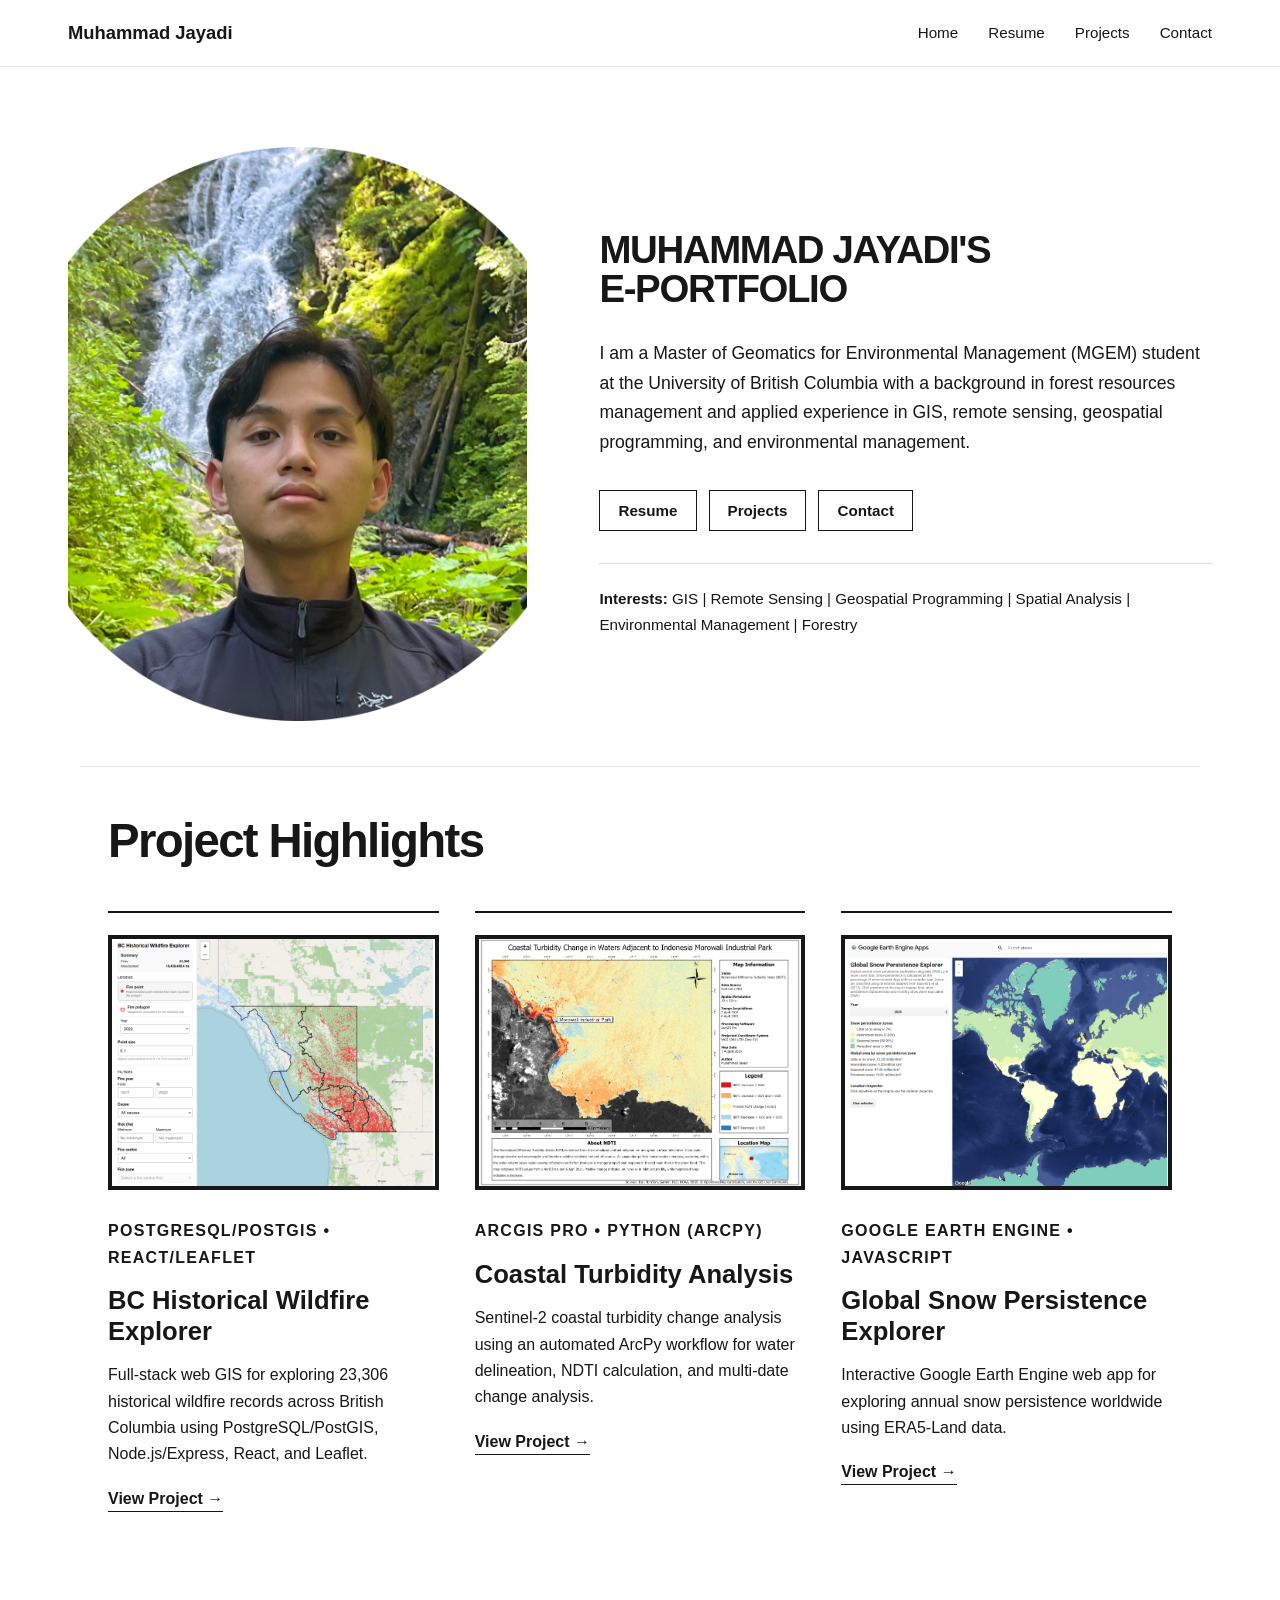
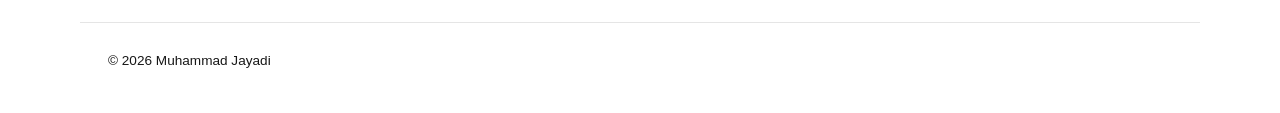
==== index.html @ 496a7804 "Initial portfolio site" ====
<!DOCTYPE html>
<html lang="en">

<head>
  <meta charset="UTF-8">
  <meta name="viewport" content="width=device-width, initial-scale=1.0">

  <title>Muhammad Jayadi | E-Portfolio</title>

  <link rel="stylesheet" href="styles.css">

  <style>

    .hero {
      padding-bottom: 45px;
    }

    .projects-section {
      padding-top: 50px;
    }

    .projects-grid {
      grid-template-columns: repeat(3, minmax(0, 1fr));
      gap: 36px;
    }

    .hero-content h1 {
      font-size: clamp(2.3rem, 3vw, 3.25rem);
      line-height: 1.02;
      letter-spacing: -0.035em;
      font-weight: 800;
      margin-bottom: 30px;
    }

    @media (max-width: 800px) {

      .hero {
        padding-bottom: 40px;
      }

      .projects-section {
        padding-top: 40px;
      }

      .projects-grid {
        grid-template-columns: 1fr;
        gap: 60px;
      }

      .hero-content h1 {
        font-size: clamp(2.4rem, 10vw, 3.5rem);
      }

    }

  </style>

</head>


<body>

  <!-- Navigation -->

  <header class="site-header">

    <nav class="navbar">

      <a class="site-name" href="index.html">
        Muhammad Jayadi
      </a>

      <ul class="nav-links">
        <li><a href="index.html">Home</a></li>
        <li><a href="resume.html">Resume</a></li>
        <li><a href="projects.html">Projects</a></li>
        <li><a href="contact.html">Contact</a></li>
      </ul>

    </nav>

  </header>


  <main>

    <!-- Hero -->

    <section class="hero">

      <div class="hero-image">

        <img
          src="images/Profile_picture-modified.png"
          alt="Muhammad Jayadi"
        >

      </div>


      <div class="hero-content">

        <h1>
          MUHAMMAD JAYADI'S<br>
          E-PORTFOLIO
        </h1>


        <p class="hero-intro">
          I am a Master of Geomatics for Environmental Management (MGEM)
          student at the University of British Columbia with a background in
          forest resources management and applied experience in GIS, remote
          sensing, geospatial programming, and environmental management.
        </p>


        <div class="hero-links">

          <a href="resume.html">
            Resume
          </a>

          <a href="projects.html">
            Projects
          </a>

          <a href="contact.html">
            Contact
          </a>

        </div>


        <p class="hero-interests">
          <strong>Interests:</strong>
          GIS | Remote Sensing | Geospatial Programming |
          Spatial Analysis | Environmental Management | Forestry
        </p>

      </div>

    </section>


    <!-- Project Highlights -->

    <section class="projects-section">

      <div class="section-heading">

        <h2>
          Project Highlights
        </h2>

      </div>


      <div class="projects-grid">



        <!-- BC Historical Wildfire Explorer -->

        <article class="project-card">

          <a
            class="project-image"
            href="bc-historical-wildfire-explorer.html"
          >

            <img
              src="images/bc_historical_wildfire_explorer.png"
              alt="BC Historical Wildfire Explorer web GIS showing historical wildfire records and fire-management boundaries"
            >

          </a>


          <div class="project-content">

            <p class="project-type">
              PostgreSQL/PostGIS • React/Leaflet
            </p>

            <h3>
              BC Historical Wildfire Explorer
            </h3>

            <p>
              Full-stack web GIS for exploring 23,306 historical wildfire
              records across British Columbia using PostgreSQL/PostGIS,
              Node.js/Express, React, and Leaflet.
            </p>

            <a
              class="project-link"
              href="bc-historical-wildfire-explorer.html"
            >
              View Project →
            </a>

          </div>

        </article>


        <!-- Coastal Turbidity Analysis -->

        <article class="project-card">

          <a
            class="project-image project-image-map"
            href="coastal-turbidity-analysis.html"
          >

            <img
              src="images/morowali_turbidity_map.png"
              alt="Coastal turbidity change map near the Indonesia Morowali Industrial Park"
            >

          </a>


          <div class="project-content">

            <p class="project-type">
              ArcGIS Pro • Python (ArcPy)
            </p>

            <h3>
              Coastal Turbidity Analysis
            </h3>

            <p>
              Sentinel-2 coastal turbidity change analysis using an automated
              ArcPy workflow for water delineation, NDTI calculation, and
              multi-date change analysis.
            </p>

            <a
              class="project-link"
              href="coastal-turbidity-analysis.html"
            >
              View Project →
            </a>

          </div>

        </article>


        <!-- Global Snow Persistence Explorer -->

        <article class="project-card">

          <a
            class="project-image"
            href="global-snow-persistence-explorer.html"
          >

            <img
              src="images/snow_persistence_explorer.png"
              alt="Global Snow Persistence Explorer Google Earth Engine web app"
            >

          </a>


          <div class="project-content">

            <p class="project-type">
              Google Earth Engine • JavaScript
            </p>

            <h3>
              Global Snow Persistence Explorer
            </h3>

            <p>
              Interactive Google Earth Engine web app for exploring annual
              snow persistence worldwide using ERA5-Land data.
            </p>

            <a
              class="project-link"
              href="global-snow-persistence-explorer.html"
            >
              View Project →
            </a>

          </div>

        </article>


      </div>

    </section>

  </main>


  <!-- Footer -->

  <footer class="site-footer">
    <p>© 2026 Muhammad Jayadi</p>
  </footer>


</body>

</html>
---- styles.css ----
/* -------------------------------------------------------
   Base
------------------------------------------------------- */

* {
  box-sizing: border-box;
  margin: 0;
  padding: 0;
}

html {
  scroll-behavior: smooth;
}

body {
  font-family: "Segoe UI", Arial, Helvetica, sans-serif;
  background: #ffffff;
  color: #171717;
}

a {
  color: inherit;
  text-decoration: none;
}

img {
  display: block;
  max-width: 100%;
}


/* -------------------------------------------------------
   Navigation
------------------------------------------------------- */

.site-header {
  width: 100%;
  background: #ffffff;
  border-bottom: 1px solid #e5e5e5;
}

.navbar {
  max-width: 1200px;
  margin: 0 auto;
  padding: 22px 28px;

  display: flex;
  align-items: center;
  justify-content: space-between;
}

.site-name {
  font-size: 1.15rem;
  font-weight: 700;
}

.nav-links {
  list-style: none;

  display: flex;
  align-items: center;
  gap: 30px;
}

.nav-links a {
  font-size: 0.95rem;
  padding-bottom: 4px;

  border-bottom: 2px solid transparent;

  transition: border-color 0.2s ease;
}

.nav-links a:hover {
  border-bottom-color: #171717;
}


/* -------------------------------------------------------
   Hero
------------------------------------------------------- */

.hero {
  max-width: 1200px;
  margin: 0 auto;
  padding: 80px 28px 100px;

  display: grid;
  grid-template-columns:
    minmax(300px, 0.9fr)
    minmax(0, 1.2fr);

  gap: 72px;
  align-items: center;
}

.hero-image img {
  width: 100%;
  aspect-ratio: 4 / 5;

  object-fit: cover;
  object-position: center;
}

.hero-content h1 {
  font-size: clamp(2.8rem, 4.5vw, 4.8rem);
  line-height: 1;
  letter-spacing: -0.04em;
  font-weight: 800;
  margin-bottom: 30px;
  white-space: nowrap;
}

@media (max-width: 800px) {
  .hero-content h1 {
    white-space: normal;
  }
}

.hero-intro {
  max-width: 720px;

  font-size: 1.1rem;
  line-height: 1.7;
}

.hero-links {
  display: flex;
  flex-wrap: wrap;

  gap: 12px;
  margin: 32px 0;
}

.hero-links a {
  border: 1px solid #171717;

  padding: 11px 18px;

  font-size: 0.95rem;
  font-weight: 600;

  transition:
    background 0.2s ease,
    color 0.2s ease;
}

.hero-links .primary-button {
  background: #171717;
  color: #ffffff;
}

.hero-links a:hover {
  background: #171717;
  color: #ffffff;
}

.hero-interests {
  border-top: 1px solid #dddddd;
  padding-top: 22px;

  font-size: 0.95rem;
  line-height: 1.7;
}


/* -------------------------------------------------------
   Shared
------------------------------------------------------- */

.section-label {
  font-size: 0.8rem;
  font-weight: 700;
  letter-spacing: 0.14em;
}

.section-heading {
  margin-bottom: 46px;
}

.section-heading .section-label {
  margin-bottom: 10px;
}

.section-heading h2 {
  font-size: clamp(2.5rem, 3.7vw, 3.8rem);
  line-height: 1;
  letter-spacing: -0.035em;
}


/* -------------------------------------------------------
   Homepage Projects
------------------------------------------------------- */

.projects-section {
  max-width: 1120px;
  margin: 0 auto;

  padding: 90px 28px 110px;

  border-top: 1px solid #e5e5e5;
}

.projects-grid {
  display: grid;
  grid-template-columns: repeat(2, minmax(0, 1fr));

  gap: 48px;
}

.project-card {
  border-top: 2px solid #171717;
  padding-top: 22px;
}

.project-image {
  display: block;

  width: 100%;
  aspect-ratio: 11 / 8.5;

  overflow: hidden;

  margin-bottom: 28px;

  background: #ffffff;
  border: 4px solid #171717;
}

.project-image img,
.project-image-map img {
  width: 100%;
  height: 100%;

  object-fit: contain;
  object-position: center;

  transition: opacity 0.25s ease;
}

.project-image:hover img {
  opacity: 0.92;
}

.project-type {
  font-size: 0.78rem;
  font-weight: 700;

  letter-spacing: 0.08em;
  text-transform: uppercase;

  margin-bottom: 14px;
}

.project-card h3 {
  font-size: 1.6rem;
  line-height: 1.2;

  margin-bottom: 16px;
}

.project-card p {
  font-size: 1rem;
  line-height: 1.65;
}

.project-link {
  display: inline-block;

  margin-top: 22px;

  font-weight: 700;

  border-bottom: 1px solid #171717;
  padding-bottom: 3px;
}

.project-link:hover {
  opacity: 0.55;
}


/* -------------------------------------------------------
   Contact Section
------------------------------------------------------- */

.contact-section {
  max-width: 1120px;
  margin: 0 auto;

  padding: 90px 28px;

  border-top: 1px solid #e5e5e5;
}

.contact-section .section-label {
  margin-bottom: 12px;
}

.contact-section h2 {
  font-size: clamp(2.5rem, 4vw, 4rem);
  line-height: 1;

  letter-spacing: -0.035em;

  margin-bottom: 24px;
}

.contact-text {
  font-size: 1.05rem;
  line-height: 1.7;

  margin-bottom: 28px;
}

.contact-links {
  display: flex;
  flex-wrap: wrap;

  gap: 12px;
}

.contact-links a {
  border: 1px solid #171717;

  padding: 11px 18px;

  font-size: 0.95rem;
  font-weight: 600;
}

.contact-links a:hover {
  background: #171717;
  color: #ffffff;
}


/* -------------------------------------------------------
   Resume
------------------------------------------------------- */

.resume-page {
  max-width: 1120px;
  margin: 0 auto;

  padding: 80px 28px 120px;
}

.resume-heading {
  text-align: center;

  padding-bottom: 70px;
}

.resume-heading h1 {
  font-size: clamp(4rem, 8vw, 7rem);
  line-height: 0.95;

  letter-spacing: -0.045em;
  font-weight: 800;
}

.resume-section {
  display: grid;
  grid-template-columns: 240px minmax(0, 1fr);

  gap: 60px;

  padding: 46px 0;

  border-top: 2px solid #171717;
}

.resume-section h2 {
  font-size: 1.35rem;
  line-height: 1.2;
}

.resume-section-content {
  min-width: 0;
}

.resume-entry + .resume-entry {
  margin-top: 42px;
}

.resume-entry-heading {
  display: flex;
  justify-content: space-between;
  align-items: flex-start;

  gap: 30px;

  margin-bottom: 12px;
}

.resume-entry h3 {
  font-size: 1.15rem;
  line-height: 1.35;
}

.resume-role {
  margin-top: 3px;

  font-size: 0.98rem;
  font-style: italic;
}

.resume-date {
  flex-shrink: 0;

  font-size: 0.9rem;
  font-weight: 600;

  text-align: right;
}

.resume-entry p {
  line-height: 1.65;
}

.resume-entry ul {
  padding-left: 20px;
  margin-top: 12px;
}

.resume-entry li {
  line-height: 1.65;
}

.resume-entry li + li {
  margin-top: 8px;
}

.publication-entry p {
  font-size: 1rem;
  line-height: 1.75;
}

.resume-groups {
  display: grid;
  grid-template-columns: repeat(3, minmax(0, 1fr));

  gap: 40px;
}

.resume-groups h3 {
  font-size: 1.05rem;
  margin-bottom: 12px;
}

.resume-groups ul {
  padding-left: 18px;
}

.resume-groups li {
  line-height: 1.6;
}

.resume-groups li + li {
  margin-top: 8px;
}


.certificate-groups {
  display: grid;
  grid-template-columns: repeat(2, minmax(0, 1fr));

  gap: 36px 50px;
}

.certificate-group h3 {
  font-size: 1.05rem;
  margin-bottom: 12px;
}

.certificate-group ul {
  padding-left: 18px;
}

.certificate-group li {
  line-height: 1.6;
}

.certificate-group li + li {
  margin-top: 8px;
}

.skills-grid {
  display: grid;
  grid-template-columns: repeat(2, minmax(0, 1fr));

  gap: 34px 50px;
}

.skills-grid h3 {
  font-size: 1rem;
  margin-bottom: 8px;
}

.skills-grid p {
  line-height: 1.65;
}


/* -------------------------------------------------------
   Portfolio Page
------------------------------------------------------- */

.portfolio-page {
  max-width: 1120px;
  margin: 0 auto;

  padding: 80px 28px 120px;
}


/* Portfolio Heading */

.portfolio-heading {
  max-width: 800px;

  margin-bottom: 90px;
}

.portfolio-heading h1 {
  font-size: clamp(4rem, 8vw, 7rem);
  line-height: 0.95;

  letter-spacing: -0.045em;
  font-weight: 800;

  margin-bottom: 28px;
}

.portfolio-heading p {
  max-width: 650px;

  font-size: 1.15rem;
  line-height: 1.7;
}


/* Individual Projects */

.portfolio-project {
  display: grid;
  grid-template-columns: 90px minmax(0, 1fr);

  gap: 50px;

  padding: 70px 0 100px;

  border-top: 3px solid #171717;
}

.portfolio-project-number {
  font-size: 1.1rem;
  font-weight: 800;

  padding-top: 6px;
}

.portfolio-project-main {
  min-width: 0;
}

.portfolio-project-header {
  max-width: 850px;

  margin-bottom: 38px;
}

.portfolio-project-header h2 {
  font-size: clamp(2.3rem, 4vw, 4rem);
  line-height: 1;

  letter-spacing: -0.035em;

  margin-bottom: 15px;
}

.portfolio-project-subtitle {
  max-width: 780px;

  font-size: 1.05rem;
  line-height: 1.6;
}


/* Portfolio Image */

.portfolio-project-image {
  display: block;

  width: 100%;
  aspect-ratio: 11 / 8.5;

  margin-bottom: 42px;

  overflow: hidden;

  border: 4px solid #171717;
  background: #ffffff;
}

.portfolio-project-image img {
  width: 100%;
  height: 100%;

  object-fit: contain;
  object-position: center;

  transition: opacity 0.25s ease;
}

.portfolio-project-image:hover img {
  opacity: 0.92;
}


/* Portfolio Details */

.portfolio-project-details {
  display: grid;
  grid-template-columns: repeat(2, minmax(0, 1fr));

  gap: 60px;

  padding-top: 8px;
}

.portfolio-project-details h3 {
  font-size: 1.05rem;

  margin-bottom: 14px;
}

.portfolio-project-details p {
  line-height: 1.7;
}

.portfolio-project-details p + p {
  margin-top: 14px;
}

.portfolio-project-details ul {
  padding-left: 20px;
}

.portfolio-project-details li {
  line-height: 1.65;
}

.portfolio-project-details li + li {
  margin-top: 7px;
}


/* Result */

.portfolio-result {
  max-width: 800px;

  margin-top: 36px;

  padding-top: 28px;

  border-top: 1px solid #dddddd;

  font-size: 1rem;
  line-height: 1.7;
}


/* Portfolio Links */

.portfolio-project-links {
  display: flex;
  flex-wrap: wrap;

  gap: 12px;

  margin-top: 38px;
}

.portfolio-project-links a {
  padding: 12px 18px;

  border: 1px solid #171717;

  font-size: 0.95rem;
  font-weight: 700;

  transition:
    background 0.2s ease,
    color 0.2s ease;
}

.portfolio-primary-link {
  background: #171717;
  color: #ffffff;
}

.portfolio-project-links a:hover {
  background: #171717;
  color: #ffffff;
}


/* -------------------------------------------------------
   Footer
------------------------------------------------------- */

.site-footer {
  max-width: 1120px;

  margin: 0 auto;

  padding: 30px 28px 45px;

  border-top: 1px solid #e5e5e5;

  font-size: 0.85rem;
}


/* -------------------------------------------------------
   Responsive
------------------------------------------------------- */

@media (max-width: 800px) {

  .navbar {
    align-items: flex-start;
    flex-direction: column;

    gap: 18px;
  }

  .nav-links {
    flex-wrap: wrap;

    gap: 14px 22px;
  }


  /* Hero */

  .hero {
    grid-template-columns: 1fr;

    gap: 42px;

    padding-top: 50px;
    padding-bottom: 70px;
  }

  .hero-image {
    max-width: 520px;
  }

  .hero-content h1 {
    font-size: clamp(3rem, 14vw, 5rem);
  }


  /* Homepage Projects */

  .projects-section {
    padding-top: 70px;
    padding-bottom: 85px;
  }

  .projects-grid {
    grid-template-columns: 1fr;

    gap: 60px;
  }


  /* Resume */

  .resume-page {
    padding-top: 60px;
  }

  .resume-heading {
    padding-bottom: 55px;
  }

  .resume-section {
    grid-template-columns: 1fr;

    gap: 24px;

    padding: 38px 0;
  }

  .resume-entry-heading {
    flex-direction: column;

    gap: 6px;
  }

  .resume-date {
    text-align: left;
  }

  .resume-groups {
    grid-template-columns: 1fr;

    gap: 28px;
  }

  .certificate-groups {
    grid-template-columns: 1fr;

    gap: 28px;
  }


  .skills-grid {
    grid-template-columns: 1fr;

    gap: 28px;
  }


  /* Portfolio */

  .portfolio-page {
    padding-top: 60px;
  }

  .portfolio-heading {
    margin-bottom: 65px;
  }

  .portfolio-project {
    grid-template-columns: 1fr;

    gap: 20px;

    padding: 55px 0 80px;
  }

  .portfolio-project-number {
    font-size: 0.95rem;
  }

  .portfolio-project-details {
    grid-template-columns: 1fr;

    gap: 34px;
  }

}
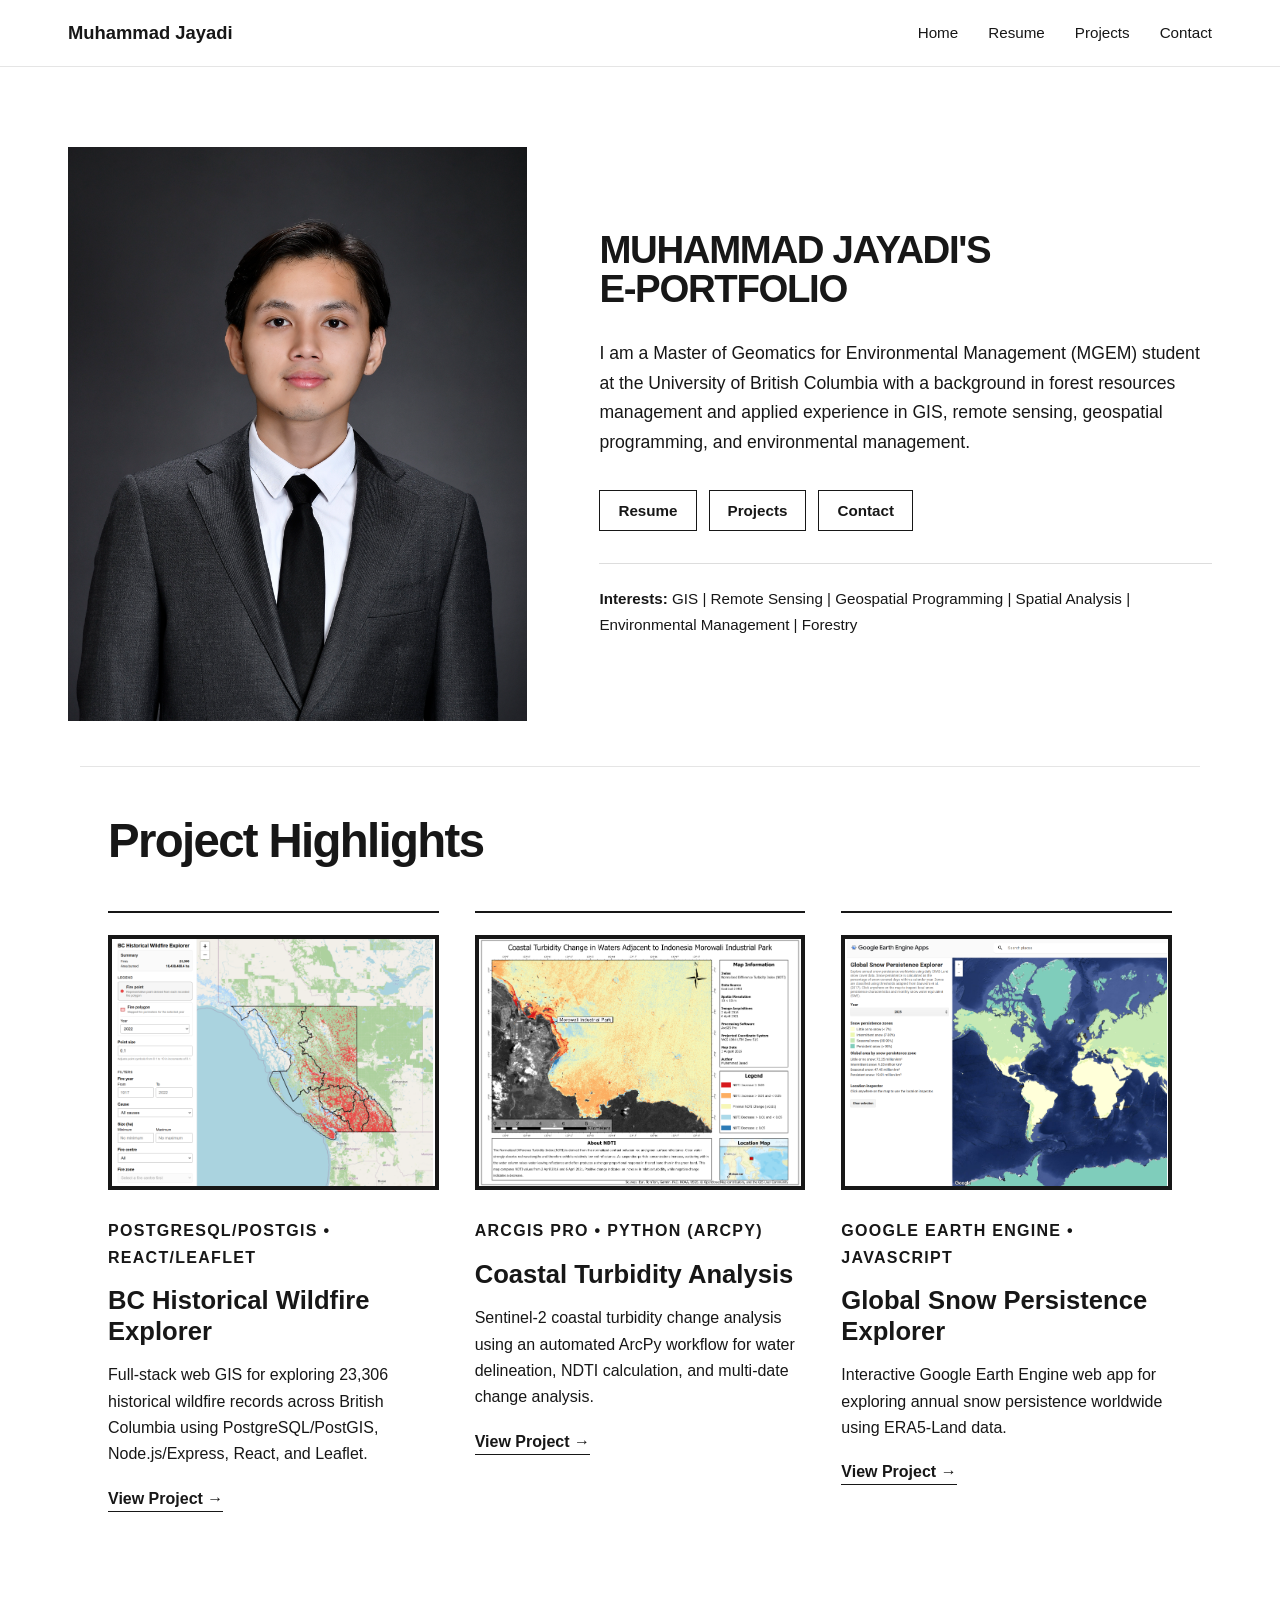
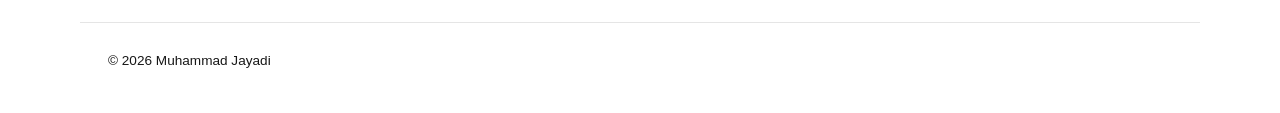
==== commit 3ad5e013: "Update profile picture source in index.html" ====
--- a/index.html
+++ b/index.html
@@ -91,7 +91,7 @@
       <div class="hero-image">
 
         <img
-          src="images/Profile_picture-modified.png"
+          src="images/newphoto.jpg"
           alt="Muhammad Jayadi"
         >
 
@@ -309,4 +309,4 @@
 
 </body>
 
-</html>+</html>
